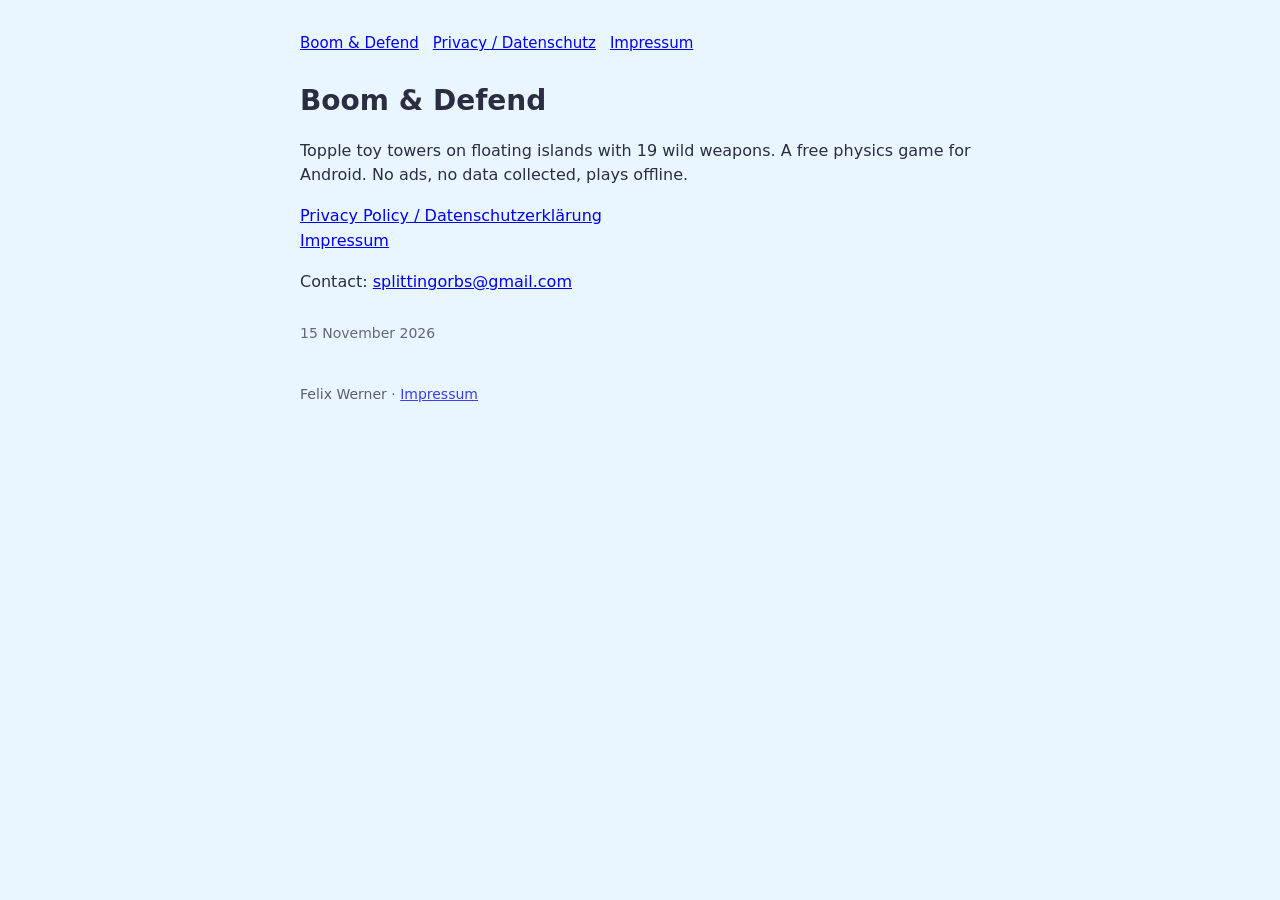
==== index.html @ 7dd8b649 "Website: privacy policy (EN/DE), Impressum, start page, Play store graphics Co-Authored-By: Claude O" ====
<!doctype html>
<html lang="en">
<head>
<meta charset="utf-8">
<meta name="viewport" content="width=device-width, initial-scale=1">
<title>Boom & Defend</title>
<style>
  body { margin: 0; background: #eaf6ff; color: #2b2e42; font: 16px/1.55 system-ui, -apple-system, Roboto, sans-serif; }
  main { max-width: 680px; margin: 0 auto; padding: 32px 20px 48px; }
  h1 { font-size: 28px; margin: 0 0 4px; }
  h2 { font-size: 22px; margin: 40px 0 8px; }
  h4 { font-size: 18px; margin: 24px 0 4px; }
  nav { margin: 0 0 24px; font-size: 15px; }
  nav a { margin-right: 14px; }
  .legal-updated { opacity: .7; font-size: 14px; margin-top: 28px; }
  footer { margin-top: 40px; font-size: 14px; opacity: .75; }
</style>
</head>
<body>
<main>
<nav><a href="index.html">Boom &amp; Defend</a><a href="privacy-policy.html">Privacy / Datenschutz</a><a href="impressum.html">Impressum</a></nav>
<h1>Boom &amp; Defend</h1>
<p>Topple toy towers on floating islands with 19 wild weapons. A free physics game for Android. No ads, no data collected, plays offline.</p>
<p><a href="privacy-policy.html">Privacy Policy / Datenschutzerklärung</a><br><a href="impressum.html">Impressum</a></p>
<p>Contact: <a href="mailto:splittingorbs@gmail.com">splittingorbs@gmail.com</a></p>
<p class="legal-updated">15 November 2026</p>
<footer>Felix Werner · <a href="impressum.html">Impressum</a></footer>
</main>
</body>
</html>
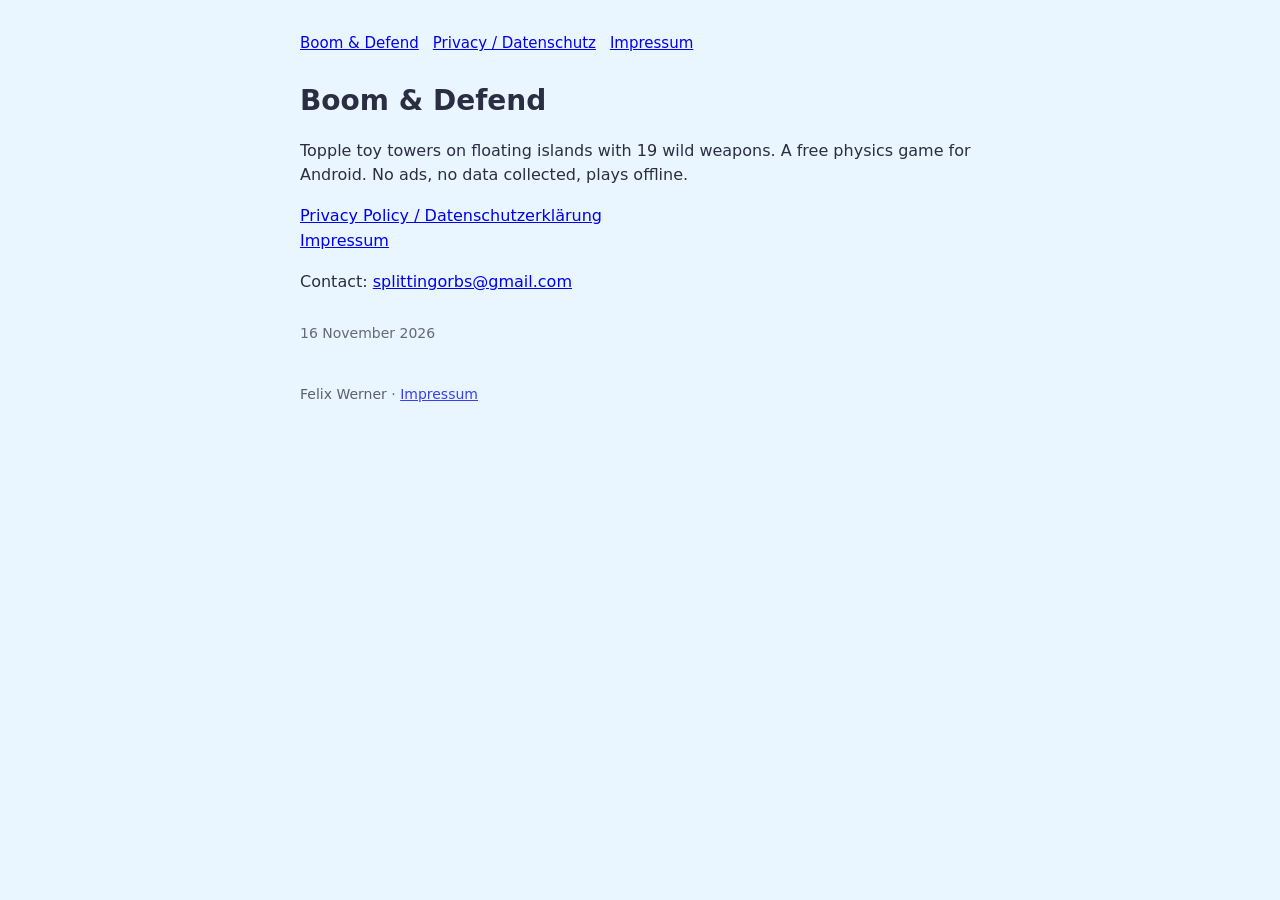
==== commit b4bec593: "Privacy policy: iPhone / App Store, backups on both platforms Co-Authored-By: Claude Opus 5.5 <norep" ====
--- a/index.html
+++ b/index.html
@@ -23,7 +23,7 @@
 <p>Topple toy towers on floating islands with 19 wild weapons. A free physics game for Android. No ads, no data collected, plays offline.</p>
 <p><a href="privacy-policy.html">Privacy Policy / Datenschutzerklärung</a><br><a href="impressum.html">Impressum</a></p>
 <p>Contact: <a href="mailto:splittingorbs@gmail.com">splittingorbs@gmail.com</a></p>
-<p class="legal-updated">15 November 2026</p>
+<p class="legal-updated">16 November 2026</p>
 <footer>Felix Werner · <a href="impressum.html">Impressum</a></footer>
 </main>
 </body>
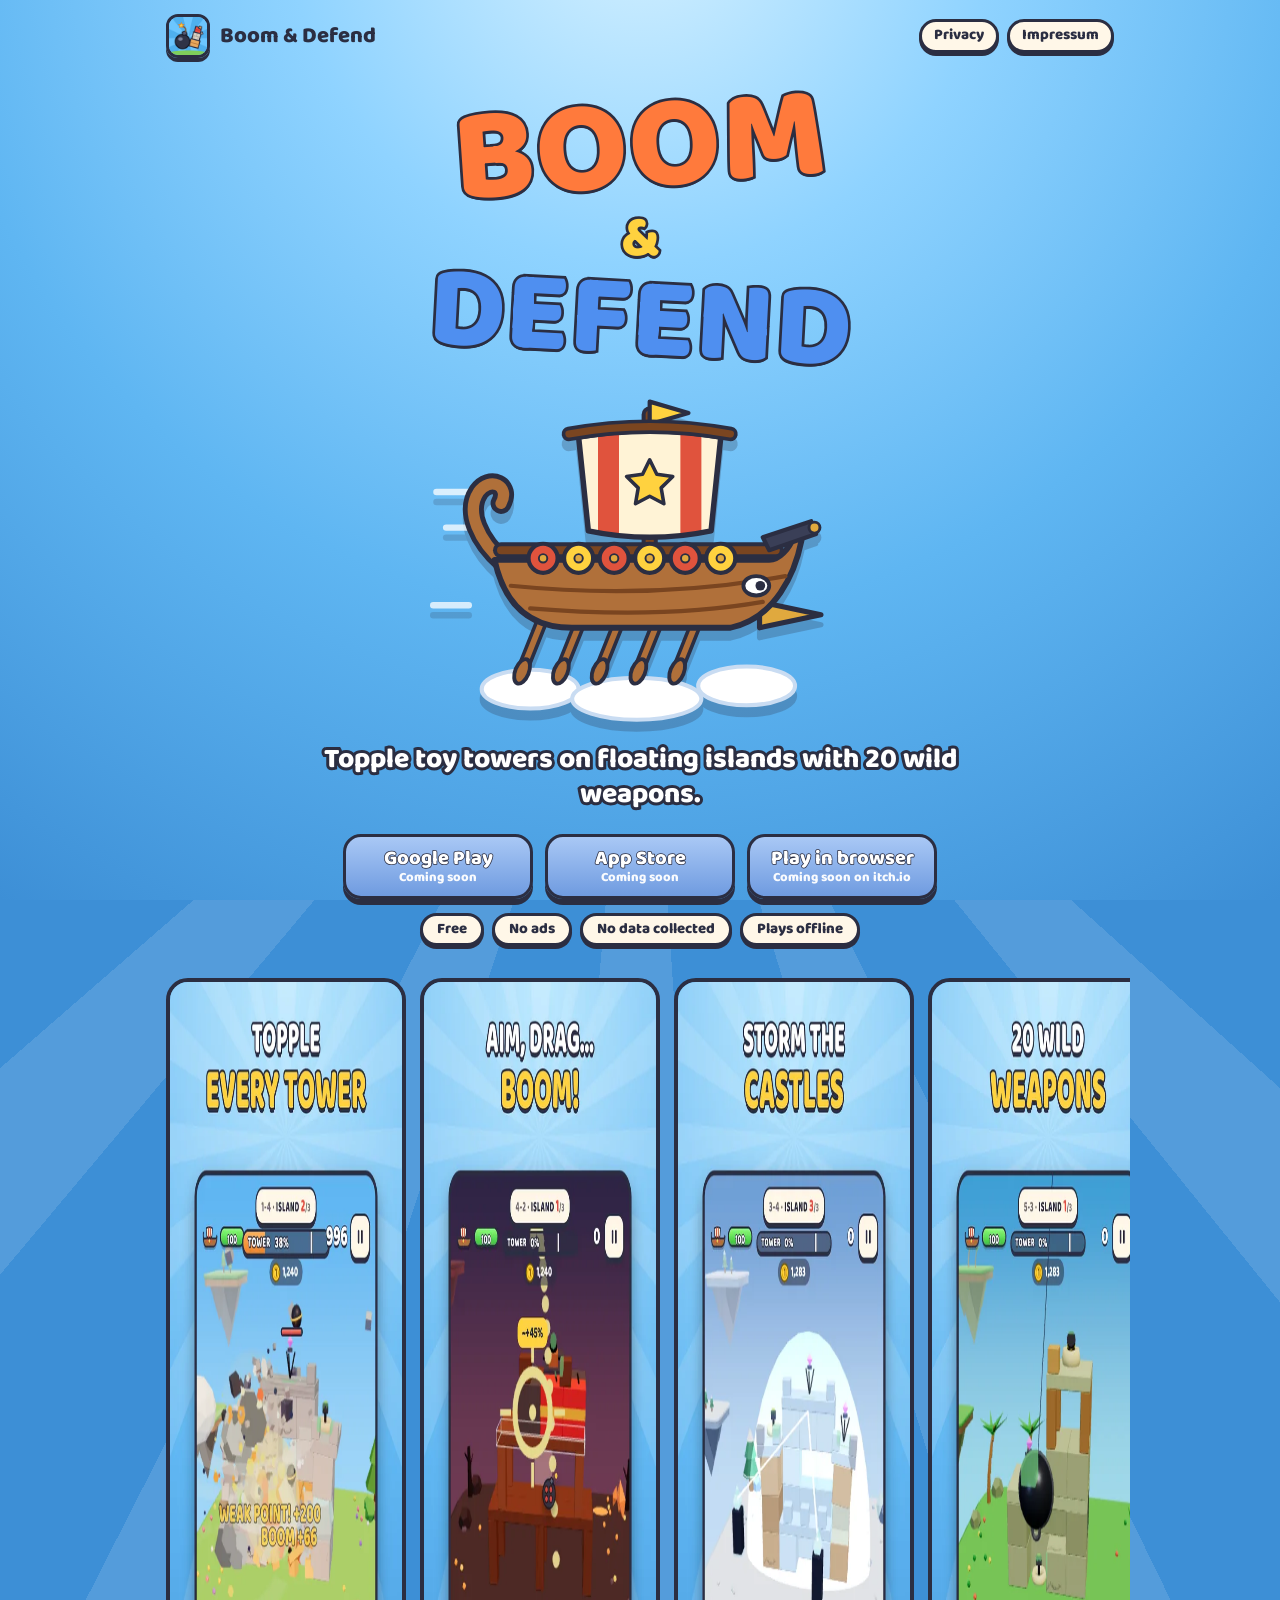
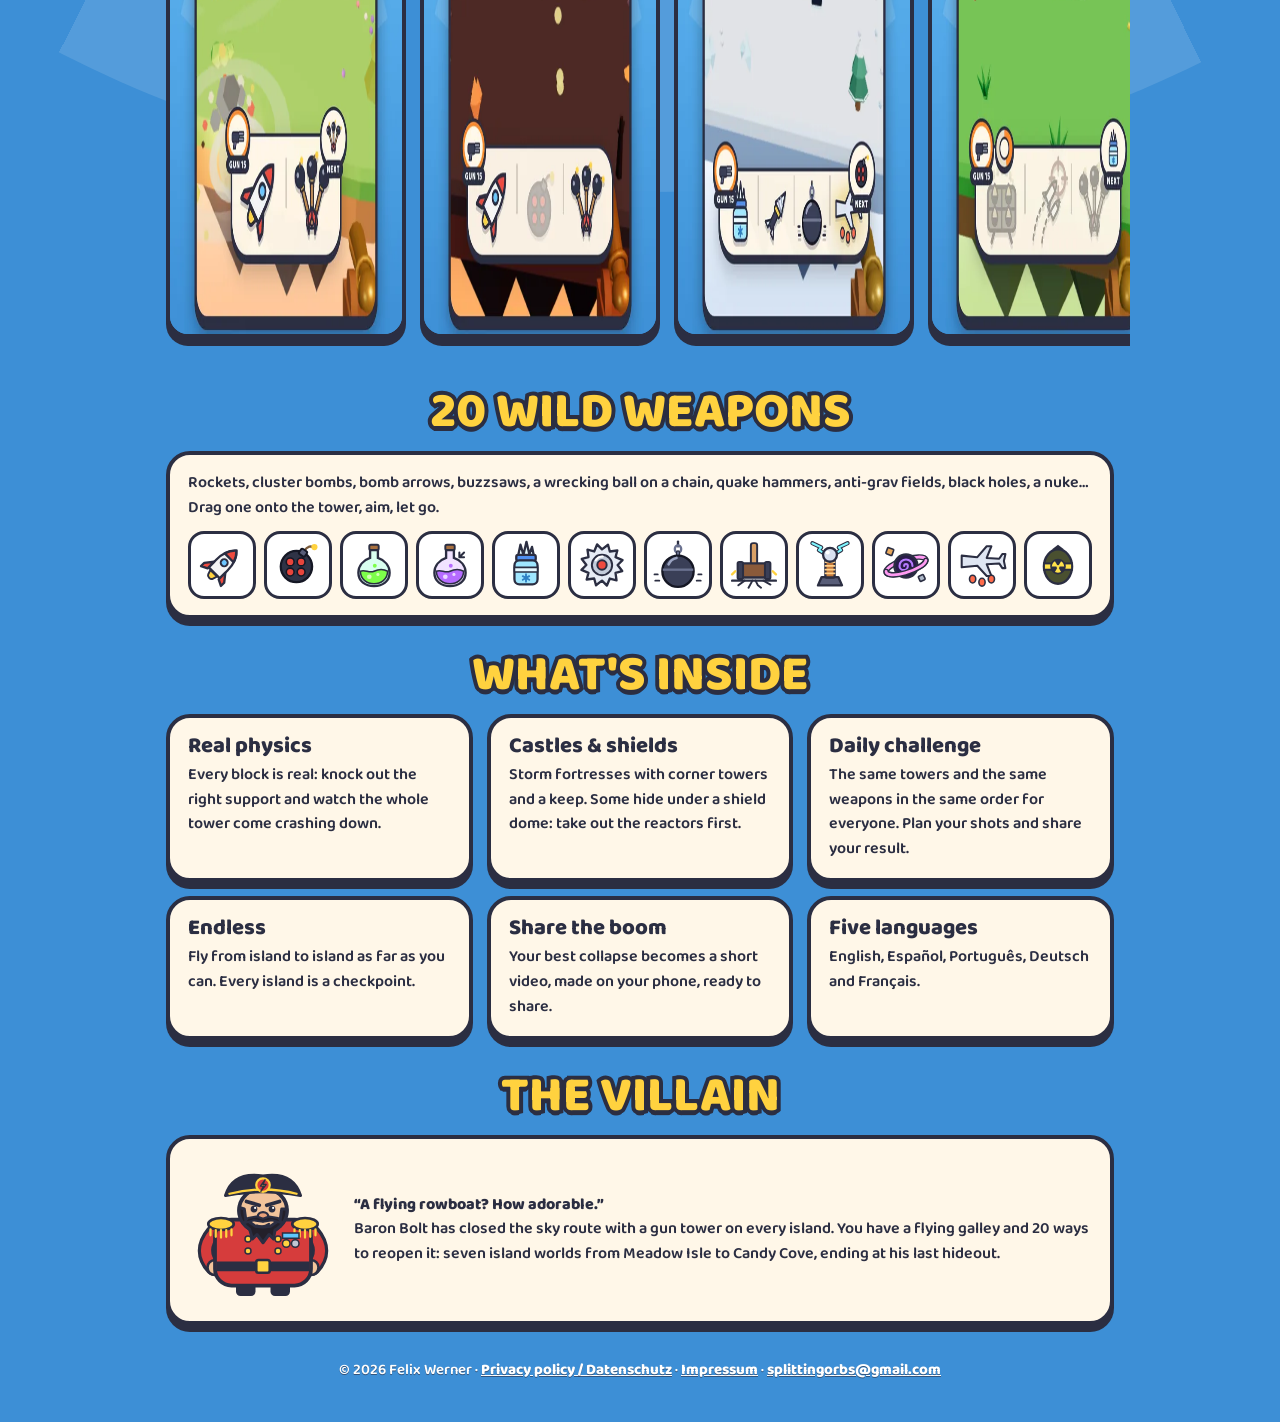
==== commit 2ca5b0c4: "Repaint in the game's look (sky, Baloo 2, sticker cards, galley, Baron, weapons, screenshots); priva" ====
--- a/index.html
+++ b/index.html
@@ -3,28 +3,222 @@
 <head>
 <meta charset="utf-8">
 <meta name="viewport" content="width=device-width, initial-scale=1">
-<title>Boom & Defend</title>
+<title>Boom & Defend – topple toy towers with 20 wild weapons</title>
+<meta name="description" content="A free physics game: topple toy towers on floating islands with 20 wild weapons. No ads, no data collected, plays offline.">
+<meta name="theme-color" content="#5fb6f2">
+<link rel="icon" href="img/favicon.png">
+<link rel="apple-touch-icon" href="img/icon-192.png">
+<meta property="og:title" content="Boom & Defend – topple toy towers with 20 wild weapons">
+<meta property="og:description" content="A free physics game: topple toy towers on floating islands with 20 wild weapons. No ads, no data collected, plays offline.">
+<meta property="og:image" content="https://felixsecondary03.github.io/boom-and-defend-site/img/og.jpg">
+<meta property="og:type" content="website">
 <style>
-  body { margin: 0; background: #eaf6ff; color: #2b2e42; font: 16px/1.55 system-ui, -apple-system, Roboto, sans-serif; }
-  main { max-width: 680px; margin: 0 auto; padding: 32px 20px 48px; }
-  h1 { font-size: 28px; margin: 0 0 4px; }
-  h2 { font-size: 22px; margin: 40px 0 8px; }
-  h4 { font-size: 18px; margin: 24px 0 4px; }
-  nav { margin: 0 0 24px; font-size: 15px; }
-  nav a { margin-right: 14px; }
-  .legal-updated { opacity: .7; font-size: 14px; margin-top: 28px; }
-  footer { margin-top: 40px; font-size: 14px; opacity: .75; }
+@font-face { font-family: 'Baloo 2'; src: url(fonts/baloo-2-latin-800-normal.woff2) format('woff2'); font-weight: 800; font-display: swap; }
+@font-face { font-family: 'Baloo 2'; src: url(fonts/baloo-2-latin-600-normal.woff2) format('woff2'); font-weight: 600; font-display: swap; }
+:root { --ink: #2b2e42; --cream: #fff7e8; --orange: #ff7a3c; --blue: #4f8ff0; --gold: #ffd23f; --green: #3fb33b; }
+* { box-sizing: border-box; }
+html { background: #3d8fd6; }
+body {
+  margin: 0; min-height: 100vh; color: var(--ink);
+  font: 600 17px/1.55 'Baloo 2', 'Trebuchet MS', system-ui, sans-serif;
+  background: radial-gradient(circle at 50% -10%, #d6f1ff, #8fd3ff 30%, #5fb6f2 60%, #3d8fd6) fixed;
+  overflow-x: hidden;
+}
+body::before {
+  content: ''; position: fixed; left: 50%; top: -60vmax; width: 200vmax; height: 200vmax; transform: translateX(-50%);
+  background: repeating-conic-gradient(rgba(255,255,255,.12) 0 9deg, transparent 9deg 22deg); border-radius: 50%; pointer-events: none; z-index: -1;
+}
+a { color: #1f5fc4; font-weight: 800; }
+.wrap { max-width: 980px; margin: 0 auto; padding: 0 16px; }
+header.top { display: flex; align-items: center; justify-content: space-between; gap: 12px; padding: 14px 0; }
+.brand { display: flex; align-items: center; gap: 10px; text-decoration: none; color: var(--ink); }
+.brand img { width: 44px; height: 44px; border-radius: 12px; border: 3px solid var(--ink); box-shadow: 0 4px 0 var(--ink); }
+.brand b { font: 800 22px/1 'Baloo 2', sans-serif; }
+nav.links { display: flex; gap: 8px; flex-wrap: wrap; justify-content: flex-end; }
+nav.links a { text-decoration: none; color: var(--ink); background: var(--cream); border: 3px solid var(--ink); border-radius: 999px; padding: 2px 12px; box-shadow: 0 3px 0 var(--ink); font-size: 15px; }
+.sticker { font-weight: 800; color: #fff; -webkit-text-stroke: 0.16em var(--ink); paint-order: stroke fill; text-shadow: 0 0.09em 0 var(--ink); line-height: .9; margin: 0; }
+.logo { text-align: center; margin: 18px 0 6px; }
+.logo .l1 { display: block; font-size: clamp(64px, 17vw, 132px); color: var(--orange); transform: rotate(-4deg); }
+.logo .amp { display: block; font-size: clamp(30px, 8vw, 58px); color: var(--gold); margin: 4px 0; }
+.logo .l2 { display: block; font-size: clamp(56px, 15vw, 116px); color: var(--blue); transform: rotate(3deg); }
+.tagline { text-align: center; font-size: clamp(20px, 5vw, 28px); color: #fff; -webkit-text-stroke: 6px var(--ink); paint-order: stroke fill; font-weight: 800; margin: 14px auto 0; max-width: 640px; line-height: 1.25; }
+.ship { width: min(420px, 86vw); margin: 4px auto -6px; display: block; filter: drop-shadow(0 10px 0 rgba(43,46,66,.25)); animation: bob 3s ease-in-out infinite; }
+@keyframes bob { 0%,100% { transform: translateY(0) rotate(-1.5deg); } 50% { transform: translateY(-10px) rotate(1.5deg); } }
+@media (prefers-reduced-motion: reduce) { .ship { animation: none; } }
+.stores { display: flex; flex-wrap: wrap; justify-content: center; gap: 12px; margin: 22px 0 8px; }
+.store { display: inline-flex; flex-direction: column; align-items: center; min-width: 190px; padding: 10px 18px; border: 3px solid var(--ink); border-radius: 18px; box-shadow: 0 6px 0 var(--ink); text-decoration: none; color: #fff; font-weight: 800; font-size: 20px; line-height: 1.1; -webkit-text-stroke: 1.5px var(--ink); paint-order: stroke fill; background: linear-gradient(180deg, #7ee35a, #3fb33b); }
+.store small { font-size: 13px; -webkit-text-stroke: 0; color: rgba(255,255,255,.95); font-weight: 700; margin-top: 2px; }
+.store.soon { background: linear-gradient(180deg, #a9c8f5, #6f9be0); }
+.pills { display: flex; flex-wrap: wrap; justify-content: center; gap: 8px; margin: 14px 0 26px; }
+.pill { background: var(--cream); border: 3px solid var(--ink); border-radius: 999px; padding: 2px 14px; font-weight: 800; font-size: 15px; box-shadow: 0 3px 0 var(--ink); }
+.shots { display: flex; gap: 14px; overflow-x: auto; scroll-snap-type: x mandatory; padding: 6px 4px 18px; margin: 0 -16px; padding-left: 16px; padding-right: 16px; }
+.shots img { flex: 0 0 auto; width: min(240px, 62vw); aspect-ratio: 9 / 16; border-radius: 22px; border: 4px solid var(--ink); box-shadow: 0 8px 0 var(--ink); scroll-snap-align: center; background: #2b2e42; }
+h2.sticker { font-size: clamp(34px, 8vw, 50px); text-align: center; margin: 34px 0 16px; color: var(--gold); }
+.grid { display: grid; grid-template-columns: repeat(auto-fit, minmax(230px, 1fr)); gap: 14px; }
+.card { background: var(--cream); border: 4px solid var(--ink); border-radius: 24px; box-shadow: 0 7px 0 var(--ink); padding: 16px 18px; }
+.card h3 { margin: 0 0 4px; font-size: 22px; line-height: 1.15; }
+.card p { margin: 0; font-size: 16px; }
+.weapons { display: grid; grid-template-columns: repeat(auto-fill, minmax(64px, 1fr)); gap: 8px; margin-top: 10px; }
+.weapons span { display: grid; place-items: center; aspect-ratio: 1; background: #fff; border: 3px solid var(--ink); border-radius: 16px; padding: 6px; }
+.weapons svg { width: 100%; height: 100%; }
+.baron { display: grid; grid-template-columns: 150px 1fr; gap: 16px; align-items: center; }
+.baron svg { width: 150px; height: 150px; }
+.quote { font-size: 22px; font-weight: 800; margin: 0 0 4px; }
+@media (max-width: 520px) { .baron { grid-template-columns: 1fr; text-align: center; } .baron svg { margin: 0 auto; } }
+main.legal .card { padding: 22px 22px 26px; }
+main.legal h1 { font-size: 34px; margin: 0 0 4px; line-height: 1.1; }
+main.legal h2 { font-size: 28px; margin: 40px 0 8px; }
+main.legal h4 { font-size: 20px; margin: 24px 0 4px; }
+main.legal p, main.legal li { font-weight: 600; }
+.legal-updated { opacity: .7; font-size: 14px; margin-top: 28px; }
+footer.bottom { text-align: center; color: #fff; padding: 34px 0 40px; font-size: 15px; text-shadow: 0 1px 0 rgba(43,46,66,.6); }
+footer.bottom a { color: #fff; }
 </style>
 </head>
 <body>
+<div class="wrap">
+<header class="top">
+  <a class="brand" href="index.html"><img src="img/icon-192.png" alt=""><b>Boom &amp; Defend</b></a>
+  <nav class="links"><a href="privacy-policy.html">Privacy</a><a href="impressum.html">Impressum</a></nav>
+</header>
 <main>
-<nav><a href="index.html">Boom &amp; Defend</a><a href="privacy-policy.html">Privacy / Datenschutz</a><a href="impressum.html">Impressum</a></nav>
-<h1>Boom &amp; Defend</h1>
-<p>Topple toy towers on floating islands with 19 wild weapons. A free physics game for Android. No ads, no data collected, plays offline.</p>
-<p><a href="privacy-policy.html">Privacy Policy / Datenschutzerklärung</a><br><a href="impressum.html">Impressum</a></p>
-<p>Contact: <a href="mailto:splittingorbs@gmail.com">splittingorbs@gmail.com</a></p>
-<p class="legal-updated">16 November 2026</p>
-<footer>Felix Werner · <a href="impressum.html">Impressum</a></footer>
+  <h1 class="logo sticker"><span class="l1">BOOM</span><span class="amp">&amp;</span><span class="l2">DEFEND</span></h1>
+  <div class="ship" aria-hidden="true"><svg viewBox="0 0 260 214" xmlns="http://www.w3.org/2000/svg" aria-hidden="true">
+  <g class="ship-clouds" fill="#ffffff" stroke="#c9dcf2" stroke-width="2.5">
+    <ellipse cx="62" cy="192" rx="30" ry="12"/><ellipse cx="128" cy="198" rx="40" ry="13"/><ellipse cx="196" cy="190" rx="30" ry="12"/>
+  </g>
+  <g stroke="#ffffff" stroke-width="4" stroke-linecap="round" opacity="0.75">
+    <path d="M4 70h24"/><path d="M10 92h18"/><path d="M2 140h22"/>
+  </g>
+  <g class="ship-oars"><path d="M78 128L58 178" stroke="#2b2e42" stroke-width="8" stroke-linecap="round"/><path d="M78 128L58 178" stroke="#b0703a" stroke-width="3.6" stroke-linecap="round"/><ellipse cx="57" cy="181" rx="4.2" ry="8" transform="rotate(22 57 181)" fill="#b0703a" stroke="#2b2e42" stroke-width="2.4"/><path d="M102 128L82 178" stroke="#2b2e42" stroke-width="8" stroke-linecap="round"/><path d="M102 128L82 178" stroke="#b0703a" stroke-width="3.6" stroke-linecap="round"/><ellipse cx="81" cy="181" rx="4.2" ry="8" transform="rotate(22 81 181)" fill="#b0703a" stroke="#2b2e42" stroke-width="2.4"/><path d="M126 128L106 178" stroke="#2b2e42" stroke-width="8" stroke-linecap="round"/><path d="M126 128L106 178" stroke="#b0703a" stroke-width="3.6" stroke-linecap="round"/><ellipse cx="105" cy="181" rx="4.2" ry="8" transform="rotate(22 105 181)" fill="#b0703a" stroke="#2b2e42" stroke-width="2.4"/><path d="M150 128L130 178" stroke="#2b2e42" stroke-width="8" stroke-linecap="round"/><path d="M150 128L130 178" stroke="#b0703a" stroke-width="3.6" stroke-linecap="round"/><ellipse cx="129" cy="181" rx="4.2" ry="8" transform="rotate(22 129 181)" fill="#b0703a" stroke="#2b2e42" stroke-width="2.4"/><path d="M174 128L154 178" stroke="#2b2e42" stroke-width="8" stroke-linecap="round"/><path d="M174 128L154 178" stroke="#b0703a" stroke-width="3.6" stroke-linecap="round"/><ellipse cx="153" cy="181" rx="4.2" ry="8" transform="rotate(22 153 181)" fill="#b0703a" stroke="#2b2e42" stroke-width="2.4"/></g>
+  <path d="M46 114C30 100 22 82 30 70C37 60 50 66 44 77" fill="none" stroke="#2b2e42" stroke-width="13" stroke-linecap="round"/>
+  <path d="M46 114C30 100 22 82 30 70C37 60 50 66 44 77" fill="none" stroke="#b0703a" stroke-width="7" stroke-linecap="round"/>
+  <path d="M136 106V22" stroke="#2b2e42" stroke-width="10" stroke-linecap="round"/>
+  <path d="M136 106V22" stroke="#7a4520" stroke-width="5" stroke-linecap="round"/>
+  <path d="M136 14L160 21L136 28Z" fill="#ffd23f" stroke="#2b2e42" stroke-width="2.6" stroke-linejoin="round"/>
+  <clipPath id="ship-sail-clip"><path d="M92 36Q136 28 180 36L174 94Q136 102 98 94Z"/></clipPath>
+  <path d="M92 36Q136 28 180 36L174 94Q136 102 98 94Z" fill="#fff3d6"/>
+  <g clip-path="url(#ship-sail-clip)" fill="#e0533d"><rect x="104" y="20" width="13" height="90"/><rect x="155" y="20" width="13" height="90"/></g>
+  <path d="M136 50l4.4 9 9.9 1.4-7.2 7 1.7 9.8-8.8-4.6-8.8 4.6 1.7-9.8-7.2-7 9.9-1.4z" fill="#ffd23f" stroke="#2b2e42" stroke-width="2.2" stroke-linejoin="round"/>
+  <path d="M92 36Q136 28 180 36L174 94Q136 102 98 94Z" fill="none" stroke="#2b2e42" stroke-width="3.4" stroke-linejoin="round"/>
+  <path d="M86 34Q136 25 186 34" fill="none" stroke="#2b2e42" stroke-width="9" stroke-linecap="round"/>
+  <path d="M86 34Q136 25 186 34" fill="none" stroke="#7a4520" stroke-width="4.4" stroke-linecap="round"/>
+  <path d="M204 138L242 146L204 154Z" fill="#e0a93e" stroke="#2b2e42" stroke-width="3.2" stroke-linejoin="round"/>
+  <path d="M40 112L210 112C216 112 222 106 226 96L230 100C226 120 214 148 186 154L88 154C62 154 46 140 40 112Z" fill="#b0703a" stroke="#2b2e42" stroke-width="3.6" stroke-linejoin="round"/>
+  <path d="M50 128C100 133 160 133 220 122" fill="none" stroke="#7a4520" stroke-width="2.6" stroke-linecap="round"/>
+  <path d="M62 142C110 146 160 146 206 138" fill="none" stroke="#7a4520" stroke-width="2.6" stroke-linecap="round"/>
+  <path d="M44 106H214" stroke="#2b2e42" stroke-width="10" stroke-linecap="round"/>
+  <path d="M44 106H214" stroke="#7a4520" stroke-width="5" stroke-linecap="round"/>
+  <circle cx="70" cy="111" r="9" fill="#e0533d" stroke="#2b2e42" stroke-width="2.6"/><circle cx="70" cy="111" r="2.6" fill="#e0a93e" stroke="#2b2e42" stroke-width="1.2"/><circle cx="92" cy="111" r="9" fill="#ffd23f" stroke="#2b2e42" stroke-width="2.6"/><circle cx="92" cy="111" r="2.6" fill="#e0a93e" stroke="#2b2e42" stroke-width="1.2"/><circle cx="114" cy="111" r="9" fill="#e0533d" stroke="#2b2e42" stroke-width="2.6"/><circle cx="114" cy="111" r="2.6" fill="#e0a93e" stroke="#2b2e42" stroke-width="1.2"/><circle cx="136" cy="111" r="9" fill="#ffd23f" stroke="#2b2e42" stroke-width="2.6"/><circle cx="136" cy="111" r="2.6" fill="#e0a93e" stroke="#2b2e42" stroke-width="1.2"/><circle cx="158" cy="111" r="9" fill="#e0533d" stroke="#2b2e42" stroke-width="2.6"/><circle cx="158" cy="111" r="2.6" fill="#e0a93e" stroke="#2b2e42" stroke-width="1.2"/><circle cx="180" cy="111" r="9" fill="#ffd23f" stroke="#2b2e42" stroke-width="2.6"/><circle cx="180" cy="111" r="2.6" fill="#e0a93e" stroke="#2b2e42" stroke-width="1.2"/>
+  <path d="M206 98L236 88L239 96L210 106Z" fill="#3a3f57" stroke="#2b2e42" stroke-width="2.6" stroke-linejoin="round"/>
+  <circle cx="238" cy="92" r="3.4" fill="#e0a93e" stroke="#2b2e42" stroke-width="1.8"/>
+  <ellipse cx="202" cy="128" rx="8" ry="6" fill="#ffffff" stroke="#2b2e42" stroke-width="2.4"/>
+  <circle cx="204.5" cy="128" r="3" fill="#2b2e42"/>
+</svg></div>
+  <p class="tagline">Topple toy towers on floating islands with 20 wild weapons.</p>
+  <div class="stores">
+    <span class="store soon">Google Play<small>Coming soon</small></span>
+    <span class="store soon">App Store<small>Coming soon</small></span>
+    <span class="store soon">Play in browser<small>Coming soon on itch.io</small></span>
+  </div>
+  <div class="pills"><span class="pill">Free</span><span class="pill">No ads</span><span class="pill">No data collected</span><span class="pill">Plays offline</span></div>
+  <div class="shots"><img src="img/shot-1.webp" width="540" height="960" alt="Boom & Defend screenshot 1" loading="lazy"><img src="img/shot-2.webp" width="540" height="960" alt="Boom & Defend screenshot 2" loading="lazy"><img src="img/shot-3.webp" width="540" height="960" alt="Boom & Defend screenshot 3" loading="lazy"><img src="img/shot-4.webp" width="540" height="960" alt="Boom & Defend screenshot 4" loading="lazy"><img src="img/shot-5.webp" width="540" height="960" alt="Boom & Defend screenshot 5" loading="lazy"><img src="img/shot-6.webp" width="540" height="960" alt="Boom & Defend screenshot 6" loading="lazy"></div>
+
+  <h2 class="sticker">20 WILD WEAPONS</h2>
+  <div class="card">
+    <p>Rockets, cluster bombs, bomb arrows, buzzsaws, a wrecking ball on a chain, quake hammers, anti-grav fields, black holes, a nuke… Drag one onto the tower, aim, let go.</p>
+    <div class="weapons"><span title="rocket"><svg aria-hidden="true" viewBox="0 0 64 64"><g transform="rotate(45 32 32)">
+    <path d="M32 6c7 6 10 15 10 26v14H22V32c0-11 3-20 10-26z" fill="#f4f4f4" stroke="#2b2e42" stroke-width="3"/>
+    <path d="M32 6c4 3.5 6.6 8 8 13H24c1.4-5 4-9.5 8-13z" fill="#ef4b3f" stroke="#2b2e42" stroke-width="3" stroke-linejoin="round"/>
+    <circle cx="32" cy="28" r="4.5" fill="#6cc6ff" stroke="#2b2e42" stroke-width="2.5"/>
+    <path d="M22 36l-8 10v6l8-4zM42 36l8 10v6l-8-4z" fill="#ef4b3f" stroke="#2b2e42" stroke-width="3" stroke-linejoin="round"/>
+    <path d="M26 47h12l-2 6c-1 3-7 3-8 0z" fill="#ffd23f" stroke="#2b2e42" stroke-width="2.5"/></g></svg></span><span title="cluster"><svg aria-hidden="true" viewBox="0 0 64 64">
+    <path d="M40 14c4-6 9-7 12-4" fill="none" stroke="#7a5a3a" stroke-width="3" stroke-linecap="round"/>
+    <circle cx="53" cy="9" r="4" fill="#ffd23f"/>
+    <circle cx="30" cy="34" r="20" fill="#2f3346" stroke="#151724" stroke-width="3"/>
+    <rect x="34" y="12" width="9" height="8" rx="2" transform="rotate(35 38 16)" fill="#585d78" stroke="#151724" stroke-width="2.5"/>
+    <circle cx="22" cy="28" r="5" fill="#e8453c" stroke="#151724" stroke-width="2"/>
+    <circle cx="36" cy="28" r="5" fill="#e8453c" stroke="#151724" stroke-width="2"/>
+    <circle cx="22" cy="41" r="5" fill="#e8453c" stroke="#151724" stroke-width="2"/>
+    <circle cx="36" cy="41" r="5" fill="#e8453c" stroke="#151724" stroke-width="2"/></svg></span><span title="poison"><svg aria-hidden="true" viewBox="0 0 64 64">
+    <rect x="26" y="6" width="12" height="7" rx="2" fill="#a8703f" stroke="#2b2e42" stroke-width="2.5"/>
+    <path d="M27 13h10v10c9 3 15 10 15 19 0 11-9 17-20 17S12 53 12 42c0-9 6-16 15-19z" fill="#d9fff0" stroke="#2b2e42" stroke-width="3"/>
+    <path d="M14.5 40c6-3 11 3 17.5 0s12-3 17.5 0C49 51 41 56 32 56s-17-5-17.5-16z" fill="#7dff4a" stroke="#2b2e42" stroke-width="2"/>
+    <circle cx="26" cy="47" r="3" fill="#d4ffb8"/><circle cx="37" cy="44" r="2" fill="#d4ffb8"/>
+    <circle cx="33" cy="33" r="2.5" fill="#7dff4a"/></svg></span><span title="shrink"><svg aria-hidden="true" viewBox="0 0 64 64">
+    <rect x="26" y="6" width="12" height="7" rx="2" fill="#a8703f" stroke="#2b2e42" stroke-width="2.5"/>
+    <path d="M27 13h10v10c9 3 15 10 15 19 0 11-9 17-20 17S12 53 12 42c0-9 6-16 15-19z" fill="#f1e3ff" stroke="#2b2e42" stroke-width="3"/>
+    <path d="M14.5 40c6-3 11 3 17.5 0s12-3 17.5 0C49 51 41 56 32 56s-17-5-17.5-16z" fill="#b56bff" stroke="#2b2e42" stroke-width="2"/>
+    <circle cx="26" cy="47" r="3" fill="#ecd6ff"/><circle cx="37" cy="44" r="2" fill="#ecd6ff"/>
+    <circle cx="33" cy="33" r="2.5" fill="#b56bff"/>
+    <path d="M44 22l6-6M50 22h-6v-6" fill="none" stroke="#2b2e42" stroke-width="2.6" stroke-linecap="round" stroke-linejoin="round"/></svg></span><span title="frost"><svg aria-hidden="true" viewBox="-4 -4 108 108"><g stroke="#2b2e42" stroke-width="5" stroke-linejoin="round" stroke-linecap="round">
+    <path d="M33 30 L38 6 L45 30Z M44 30 L51 0 L58 30Z M56 30 L63 11 L67 30Z" fill="#e6fbff"/>
+    <rect x="29" y="28" width="42" height="13" rx="4" fill="#4f8ff0"/>
+    <rect x="25" y="40" width="50" height="52" rx="11" fill="#9fe6ff"/>
+    <rect x="25" y="55" width="50" height="10" fill="#e6f8ff" stroke-width="3.5"/>
+    <path d="M50 70 v16 M43 74 l14 8 M57 74 l-14 8" stroke="#2e7fc4" stroke-width="4" fill="none"/></g></svg></span><span title="saw"><svg aria-hidden="true" viewBox="0 0 64 64">
+    <path d="M52.0 32.0 L57.9 39.7 L49.3 42.0 L50.6 51.6 L42.0 49.3 L38.3 58.3 L32.0 52.0 L24.3 57.9 L22.0 49.3 L12.4 50.6 L14.7 42.0 L5.7 38.3 L12.0 32.0 L6.1 24.3 L14.7 22.0 L13.4 12.4 L22.0 14.7 L25.7 5.7 L32.0 12.0 L39.7 6.1 L42.0 14.7 L51.6 13.4 L49.3 22.0 L58.3 25.7Z" fill="#e6ecf5" stroke="#2b2e42" stroke-width="3" stroke-linejoin="round"/>
+    <circle cx="32" cy="32" r="13" fill="#c3ccda" stroke="#2b2e42" stroke-width="2.5"/>
+    <path d="M24 26a10 10 0 0 1 9-5" fill="none" stroke="#fff" stroke-width="2.5" stroke-linecap="round"/>
+    <circle cx="32" cy="32" r="6" fill="#ef4b3f" stroke="#2b2e42" stroke-width="2.5"/></svg></span><span title="wrecker"><svg aria-hidden="true" viewBox="0 0 64 64">
+    <path d="M32 2v6" stroke="#2b2e42" stroke-width="3" stroke-linecap="round"/>
+    <rect x="28" y="7" width="8" height="9" rx="4" fill="none" stroke="#6b7290" stroke-width="3"/>
+    <rect x="30" y="14" width="4" height="9" rx="2" fill="#6b7290" stroke="#2b2e42" stroke-width="1.5"/>
+    <circle cx="32" cy="40" r="20" fill="#3a3f57" stroke="#151724" stroke-width="3"/>
+    <path d="M12.5 38h39" stroke="#6b7290" stroke-width="3"/>
+    <path d="M20 31a14 14 0 0 1 10-8" fill="none" stroke="#9aa3c0" stroke-width="3.5" stroke-linecap="round"/>
+    <path d="M6 44h-4M8 52H3M58 44h4M56 52h5" stroke="#2b2e42" stroke-width="2.5" stroke-linecap="round"/></svg></span><span title="quake"><svg aria-hidden="true" viewBox="0 0 64 64">
+    <path d="M4 52h56" stroke="#2b2e42" stroke-width="3" stroke-linecap="round"/>
+    <path d="M30 52l-5 9M34 52l3 6 4 3M20 52l-8 6M44 52l9 5" fill="none" stroke="#2b2e42" stroke-width="2.5" stroke-linecap="round" stroke-linejoin="round"/>
+    <rect x="28" y="4" width="8" height="30" rx="3" fill="#d9a066" stroke="#2b2e42" stroke-width="2.5"/>
+    <rect x="14" y="30" width="36" height="18" rx="3" fill="#8a5a3a" stroke="#2b2e42" stroke-width="3"/>
+    <rect x="11" y="28" width="7" height="22" rx="2" fill="#3a3f57" stroke="#2b2e42" stroke-width="2.5"/>
+    <rect x="46" y="28" width="7" height="22" rx="2" fill="#3a3f57" stroke="#2b2e42" stroke-width="2.5"/>
+    <path d="M4 44l4-4M60 44l-4-4" stroke="#ffd23f" stroke-width="3" stroke-linecap="round"/></svg></span><span title="tesla"><svg aria-hidden="true" viewBox="-4 -4 108 108"><g stroke="#2b2e42" stroke-width="5" stroke-linejoin="round" stroke-linecap="round">
+    <path d="M38 25 L26 18 L31 12 L12 3" fill="none" stroke="#2b2e42" stroke-width="9"/>
+    <path d="M62 25 L74 18 L69 12 L88 3" fill="none" stroke="#2b2e42" stroke-width="9"/>
+    <path d="M38 25 L26 18 L31 12 L12 3" fill="none" stroke="#7ff6ff" stroke-width="4.5"/>
+    <path d="M62 25 L74 18 L69 12 L88 3" fill="none" stroke="#7ff6ff" stroke-width="4.5"/>
+    <path d="M24 94 L76 94 L68 76 L32 76Z" fill="#585d78"/>
+    <rect x="40" y="36" width="20" height="41" rx="3" fill="#c47a3a"/>
+    <path d="M40 44 h20 M40 52 h20 M40 60 h20 M40 68 h20" stroke="#ffd08a" stroke-width="3.5"/>
+    <circle cx="50" cy="28" r="15" fill="#d9e1f0"/>
+    <circle cx="45" cy="23" r="4.5" fill="#ffffff" stroke="none"/></g></svg></span><span title="vortex"><svg aria-hidden="true" viewBox="-4 -4 108 108"><g stroke="#2b2e42" stroke-width="5" stroke-linejoin="round" stroke-linecap="round">
+    <rect x="8" y="14" width="14" height="14" rx="2" transform="rotate(20 15 21)" fill="#e8a85c" stroke-width="3.5"/>
+    <rect x="78" y="72" width="12" height="12" rx="2" transform="rotate(-25 84 78)" fill="#aeb8c8" stroke-width="3.5"/>
+    <ellipse cx="50" cy="52" rx="45" ry="14" transform="rotate(-18 50 52)" fill="none" stroke="#2b2e42" stroke-width="12"/>
+    <ellipse cx="50" cy="52" rx="45" ry="14" transform="rotate(-18 50 52)" fill="none" stroke="#ff9af2" stroke-width="6"/>
+    <circle cx="50" cy="52" r="25" fill="#2a1b4a"/>
+    <path d="M50 52 m-4 0 a4 4 0 1 1 8 0 a9 9 0 1 1 -18 0 a14 14 0 1 1 28 0" fill="none" stroke="#b77bff" stroke-width="4.5"/>
+    <path d="M7 64 A45 14 -18 0 0 93 40" fill="none" stroke="#2b2e42" stroke-width="12"/>
+    <path d="M7 64 A45 14 -18 0 0 93 40" fill="none" stroke="#ff9af2" stroke-width="6"/></g></svg></span><span title="airstrike"><svg aria-hidden="true" viewBox="0 0 64 64">
+    <path d="M6 22l20 2 12-14h6l-6 15 16 1 4-6h4l-2 9 2 9h-4l-4-6-16 1 6 15h-6L26 35 6 37z" fill="#dfe6f2" stroke="#2b2e42" stroke-width="2.6" stroke-linejoin="round" transform="translate(0 -2)"/>
+    <g fill="#ff6b4a" stroke="#2b2e42" stroke-width="2"><ellipse cx="20" cy="50" rx="4" ry="5"/><ellipse cx="32" cy="54" rx="4" ry="5"/><ellipse cx="44" cy="50" rx="4" ry="5"/></g></svg></span><span title="nuke"><svg aria-hidden="true" viewBox="0 0 64 64">
+    <ellipse cx="32" cy="34" rx="18" ry="22" fill="#4a5030" stroke="#2b2e42" stroke-width="3"/>
+    <rect x="14" y="30" width="36" height="8" fill="#ffe14a" stroke="#2b2e42" stroke-width="2.5"/>
+    <circle cx="32" cy="34" r="9" fill="#ffe14a" stroke="#2b2e42" stroke-width="2"/>
+    <g fill="#2b2e42"><path d="M32 34l-4.5-7.8a9 9 0 0 1 9 0z"/><path d="M32 34l9 0a9 9 0 0 1-4.5 7.8z"/><path d="M32 34l-4.5 7.8a9 9 0 0 1-4.5-7.8z"/></g>
+    <circle cx="32" cy="34" r="2" fill="#ffe14a"/>
+    <path d="M24 12l8-6 8 6z" fill="#2b2e42"/></svg></span></div>
+  </div>
+
+  <h2 class="sticker">WHAT'S INSIDE</h2>
+  <div class="grid">
+    <div class="card"><h3>Real physics</h3><p>Every block is real: knock out the right support and watch the whole tower come crashing down.</p></div>
+    <div class="card"><h3>Castles & shields</h3><p>Storm fortresses with corner towers and a keep. Some hide under a shield dome: take out the reactors first.</p></div>
+    <div class="card"><h3>Daily challenge</h3><p>The same towers and the same weapons in the same order for everyone. Plan your shots and share your result.</p></div>
+    <div class="card"><h3>Endless</h3><p>Fly from island to island as far as you can. Every island is a checkpoint.</p></div>
+    <div class="card"><h3>Share the boom</h3><p>Your best collapse becomes a short video, made on your phone, ready to share.</p></div>
+    <div class="card"><h3>Five languages</h3><p>English, Español, Português, Deutsch and Français.</p></div>
+  </div>
+
+  <h2 class="sticker">THE VILLAIN</h2>
+  <div class="card baron">
+    <svg viewBox="0 0 200 200" aria-hidden="true"><svg viewBox="0 0 200 200" aria-hidden="true"><rect x="64" y="166" width="26" height="22" rx="6" fill="#2b2e42"/><rect x="110" y="166" width="26" height="22" rx="6" fill="#2b2e42"/><path d="M34 104 Q14 128 34 150" fill="none" stroke="#2b2e42" stroke-width="22" stroke-linecap="round"/><path d="M34 104 Q14 128 34 150" fill="none" stroke="#d63c3c" stroke-width="13" stroke-linecap="round"/><path d="M166 104 Q186 128 166 150" fill="none" stroke="#2b2e42" stroke-width="22" stroke-linecap="round"/><path d="M166 104 Q186 128 166 150" fill="none" stroke="#d63c3c" stroke-width="13" stroke-linecap="round"/><circle cx="36" cy="150" r="10" fill="#f2c49b" stroke="#2b2e42" stroke-width="3.5" stroke-linejoin="round" stroke-linecap="round"/><circle cx="164" cy="150" r="10" fill="#f2c49b" stroke="#2b2e42" stroke-width="3.5" stroke-linejoin="round" stroke-linecap="round"/><rect x="36" y="86" width="128" height="88" rx="22" fill="#d63c3c" stroke="#2b2e42" stroke-width="5" stroke-linejoin="round" stroke-linecap="round"/><rect x="38" y="142" width="124" height="13" fill="#2b2e42"/><rect x="91" y="140" width="18" height="17" rx="3" fill="#ffd23f" stroke="#2b2e42" stroke-width="3.5" stroke-linejoin="round" stroke-linecap="round"/><circle cx="80" cy="112" r="4" fill="#ffd23f" stroke="#2b2e42" stroke-width="2"/><circle cx="120" cy="112" r="4" fill="#ffd23f" stroke="#2b2e42" stroke-width="2"/><circle cx="80" cy="128" r="4" fill="#ffd23f" stroke="#2b2e42" stroke-width="2"/><circle cx="120" cy="128" r="4" fill="#ffd23f" stroke="#2b2e42" stroke-width="2"/><ellipse cx="44" cy="92" rx="17" ry="8" fill="#ffd23f" stroke="#2b2e42" stroke-width="3.5" stroke-linejoin="round" stroke-linecap="round"/><path d="M30 99 v8 M37 100 v9 M44 100 v10 M51 100 v9 M58 99 v8" stroke="#ffd23f" stroke-width="3" stroke-linecap="round"/><ellipse cx="156" cy="92" rx="17" ry="8" fill="#ffd23f" stroke="#2b2e42" stroke-width="3.5" stroke-linejoin="round" stroke-linecap="round"/><path d="M142 99 v8 M149 100 v9 M156 100 v10 M163 100 v9 M170 99 v8" stroke="#ffd23f" stroke-width="3" stroke-linecap="round"/><rect x="126" y="104" width="22" height="7" fill="#5ec8ff" stroke="#2b2e42" stroke-width="2"/><circle cx="131" cy="118" r="5" fill="#ffd23f" stroke="#2b2e42" stroke-width="2"/><circle cx="143" cy="118" r="5" fill="#c0c6d4" stroke="#2b2e42" stroke-width="2"/><ellipse cx="100" cy="74" rx="32" ry="30" fill="#f2c49b" stroke="#2b2e42" stroke-width="5" stroke-linejoin="round" stroke-linecap="round"/><ellipse cx="100" cy="82" rx="7" ry="6" fill="#e8a07a" stroke="#2b2e42" stroke-width="3"/><circle cx="88" cy="72" r="4.5" fill="#2b2e42"/><circle cx="112" cy="72" r="4.5" fill="#2b2e42"/><circle cx="89.5" cy="70.5" r="1.4" fill="#fff"/><circle cx="113.5" cy="70.5" r="1.4" fill="#fff"/><path d="M78 62 L95 67 M122 62 L105 67" stroke="#2b2e42" stroke-width="5" stroke-linejoin="round" stroke-linecap="round"/><path d="M68.3 69.8 L68.0 74.0 L68.3 78.2 L69.2 82.3 L70.8 86.2 L72.9 89.9 L75.5 93.3 L78.6 96.3 L82.1 98.9 L86.0 112.0 L92.0 106.0 L100.0 117.0 L108.0 106.0 L114.0 112.0 L116.0 100.0 L119.7 97.6 L123.0 94.8 L125.9 91.6 L128.3 88.1 L130.1 84.3 L131.3 80.2 L131.9 76.1 L131.9 71.9 L125.0 72.0 L123.0 86.0 L110.0 95.0 L100.0 96.0 L90.0 95.0 L77.0 86.0 L75.0 72.0 Z" fill="#23202a" stroke="#2b2e42" stroke-width="4" stroke-linejoin="round"/><path d="M100 89 L88 87 L74 91 L80 84 L92 82 L100 85 L108 82 L120 84 L126 91 L112 87 Z" fill="#23202a" stroke="#2b2e42" stroke-width="3" stroke-linejoin="round"/><path d="M92 94 Q100 98 108 92" fill="none" stroke="#2b2e42" stroke-width="3" stroke-linecap="round"/><path d="M50 54 Q60 22 100 28 Q140 22 150 54 Q100 44 50 54 Z" fill="#2b2e42" stroke="#2b2e42" stroke-width="4" stroke-linejoin="round"/><path d="M54 52 Q100 40 146 52" fill="none" stroke="#ffd23f" stroke-width="3"/><circle cx="100" cy="40" r="9" fill="#d63c3c" stroke="#ffd23f" stroke-width="3"/><g transform="translate(100 40) scale(.7)"><path d="M4 -10 L-5 2 L1 2 L-4 12 L6 -1 L0 -1 Z" fill="#ffd23f" stroke="#2b2e42" stroke-width="2.5" stroke-linejoin="round"/></g></svg></svg>
+    <div><p class="quote">“A flying rowboat? How adorable.”</p><p>Baron Bolt has closed the sky route with a gun tower on every island. You have a flying galley and 20 ways to reopen it: seven island worlds from Meadow Isle to Candy Cove, ending at his last hideout.</p></div>
+  </div>
 </main>
+<footer class="bottom">© 2026 Felix Werner · <a href="privacy-policy.html">Privacy policy / Datenschutz</a> · <a href="impressum.html">Impressum</a> · <a href="mailto:splittingorbs@gmail.com">splittingorbs@gmail.com</a></footer>
+</div>
 </body>
 </html>
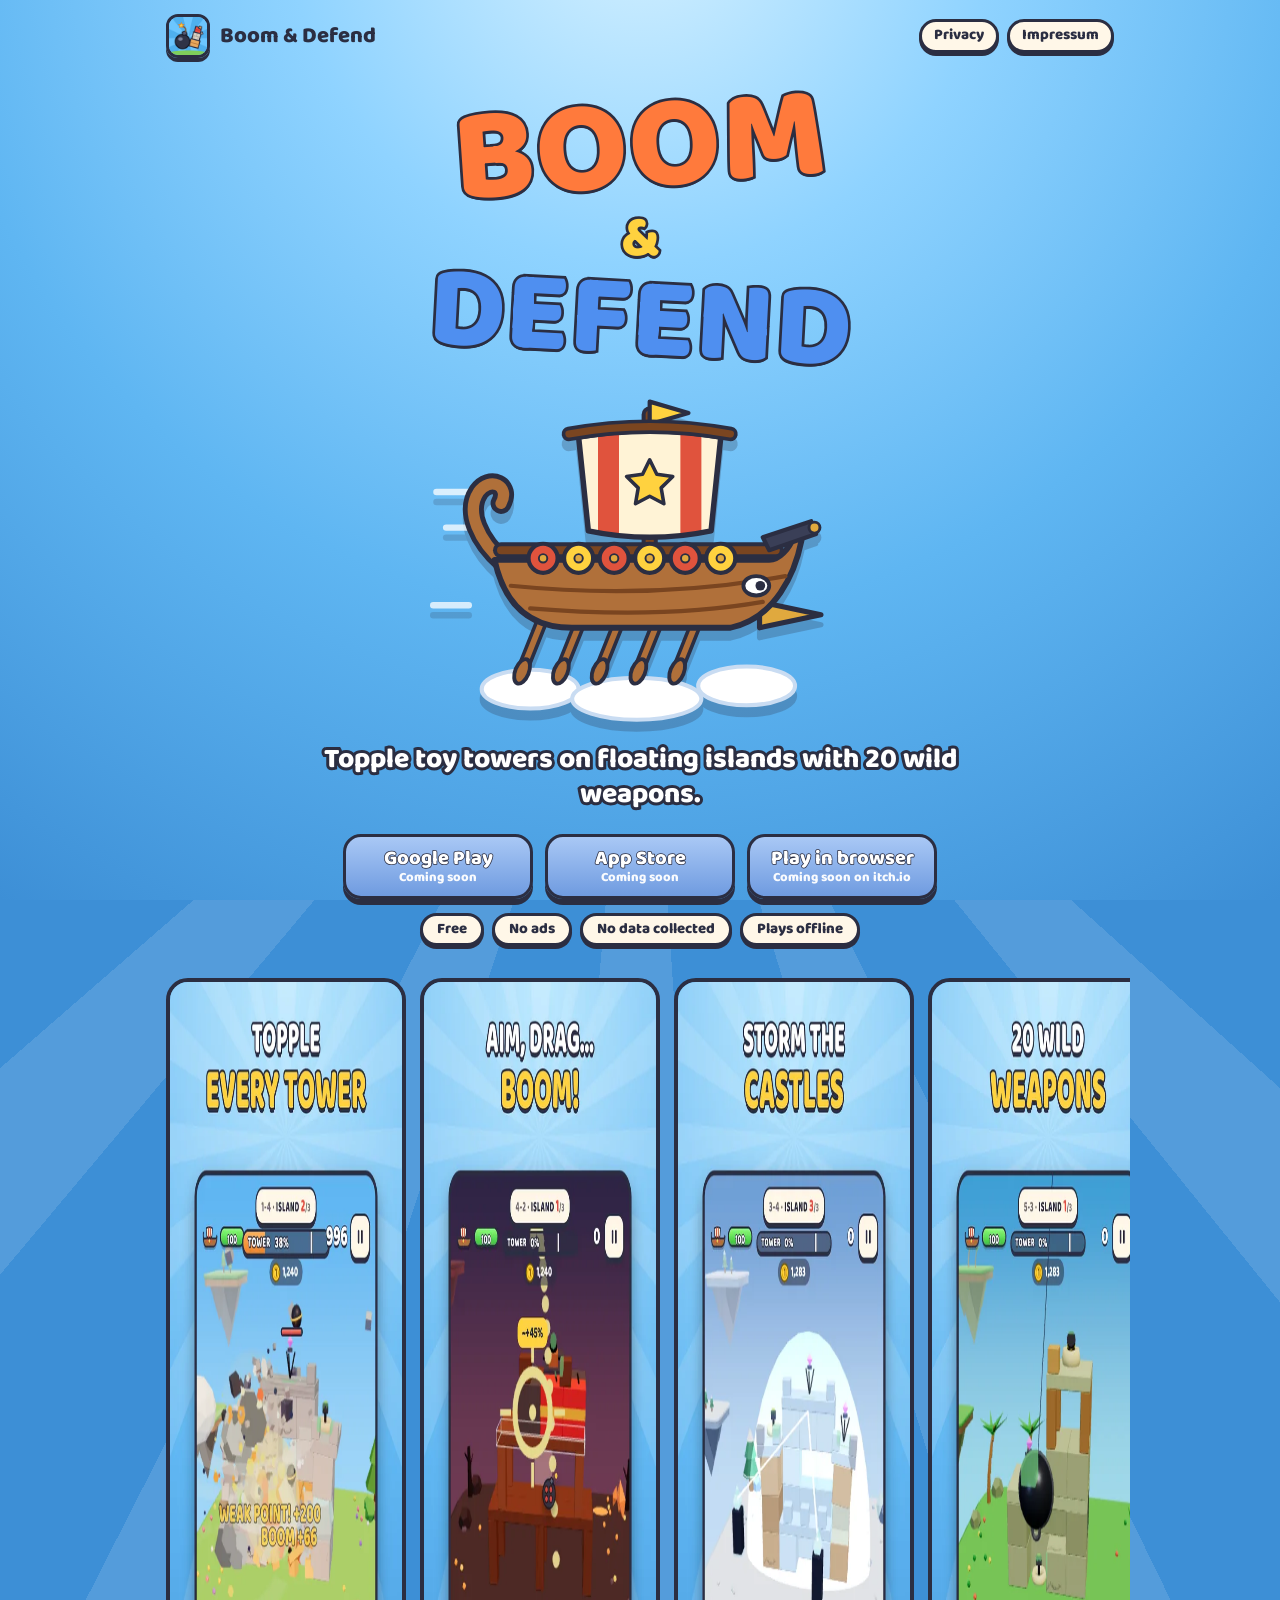
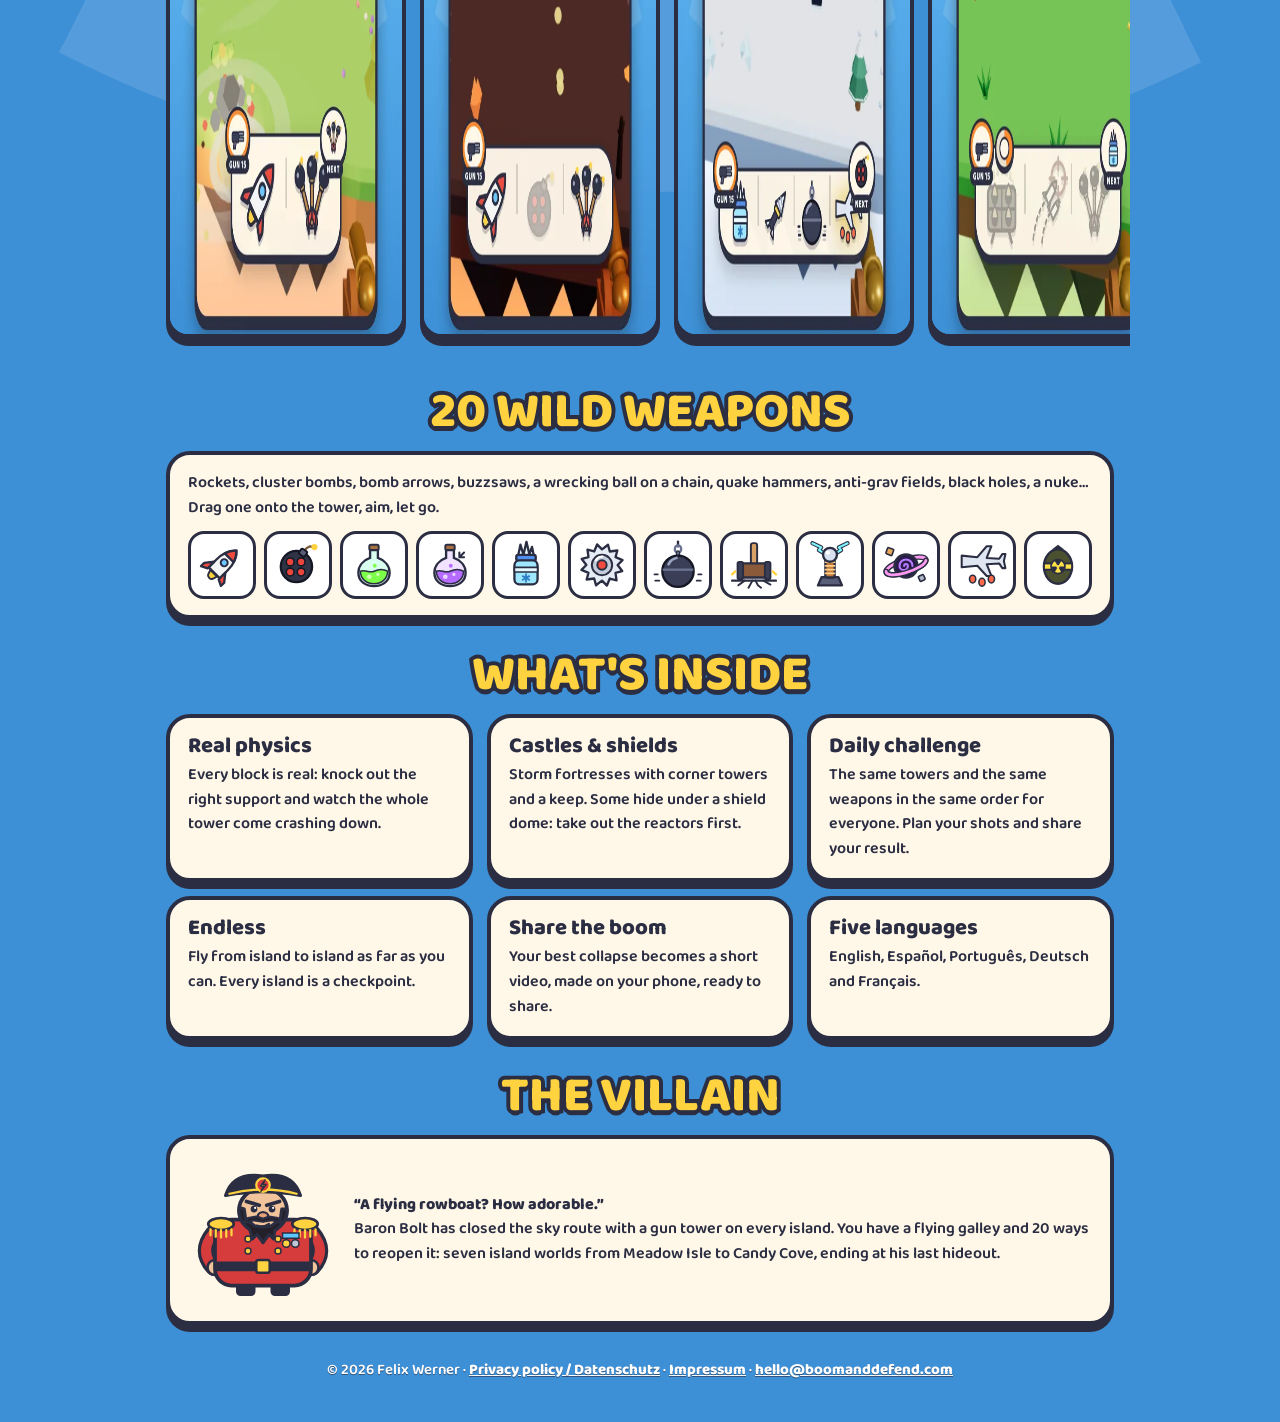
==== commit 0f2b6660: "Contact: hello@boomanddefend.com Co-Authored-By: Claude Opus 5.5 <noreply@anthropic.com> Claude-Sess" ====
--- a/index.html
+++ b/index.html
@@ -10,7 +10,7 @@
 <link rel="apple-touch-icon" href="img/icon-192.png">
 <meta property="og:title" content="Boom & Defend – topple toy towers with 20 wild weapons">
 <meta property="og:description" content="A free physics game: topple toy towers on floating islands with 20 wild weapons. No ads, no data collected, plays offline.">
-<meta property="og:image" content="https://felixsecondary03.github.io/boom-and-defend-site/img/og.jpg">
+<meta property="og:image" content="https://boomanddefend.com/img/og.jpg">
 <meta property="og:type" content="website">
 <style>
 @font-face { font-family: 'Baloo 2'; src: url(fonts/baloo-2-latin-800-normal.woff2) format('woff2'); font-weight: 800; font-display: swap; }
@@ -218,7 +218,7 @@
     <div><p class="quote">“A flying rowboat? How adorable.”</p><p>Baron Bolt has closed the sky route with a gun tower on every island. You have a flying galley and 20 ways to reopen it: seven island worlds from Meadow Isle to Candy Cove, ending at his last hideout.</p></div>
   </div>
 </main>
-<footer class="bottom">© 2026 Felix Werner · <a href="privacy-policy.html">Privacy policy / Datenschutz</a> · <a href="impressum.html">Impressum</a> · <a href="mailto:splittingorbs@gmail.com">splittingorbs@gmail.com</a></footer>
+<footer class="bottom">© 2026 Felix Werner · <a href="privacy-policy.html">Privacy policy / Datenschutz</a> · <a href="impressum.html">Impressum</a> · <a href="mailto:hello@boomanddefend.com">hello@boomanddefend.com</a></footer>
 </div>
 </body>
 </html>
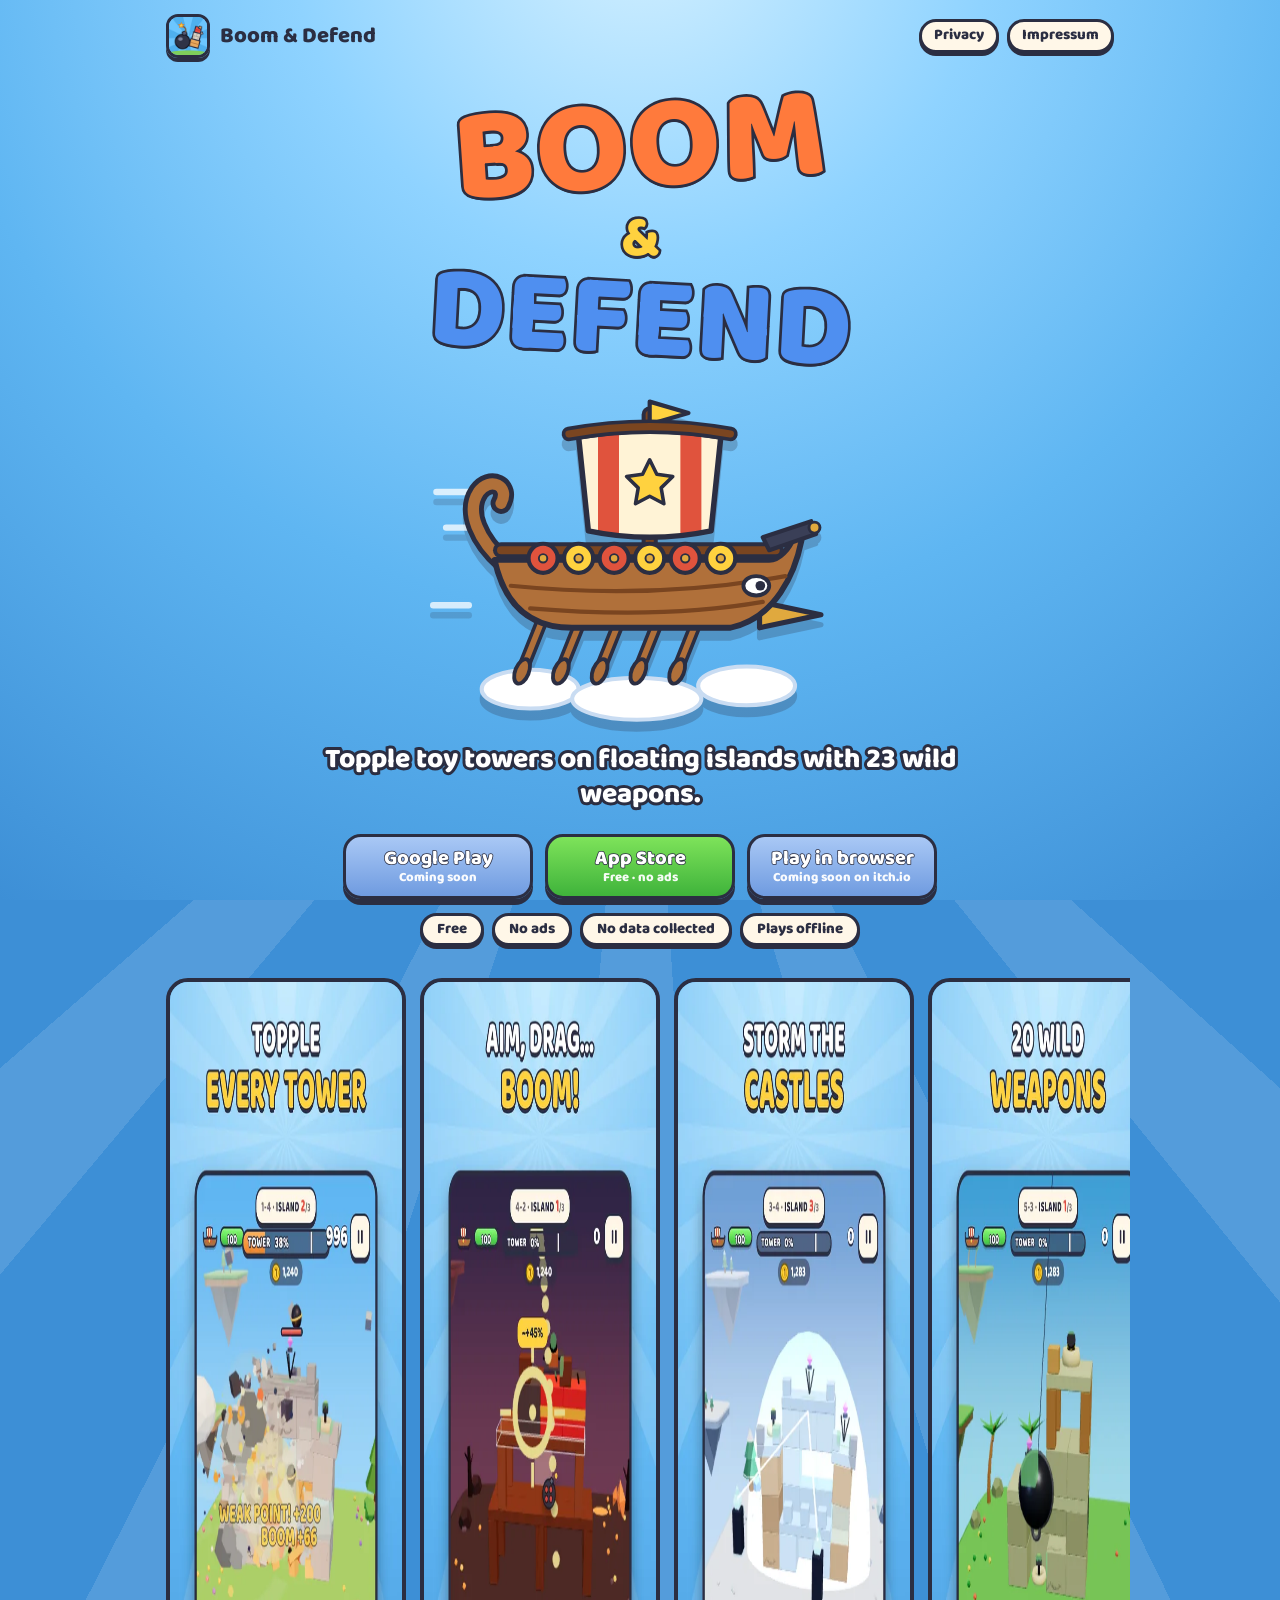
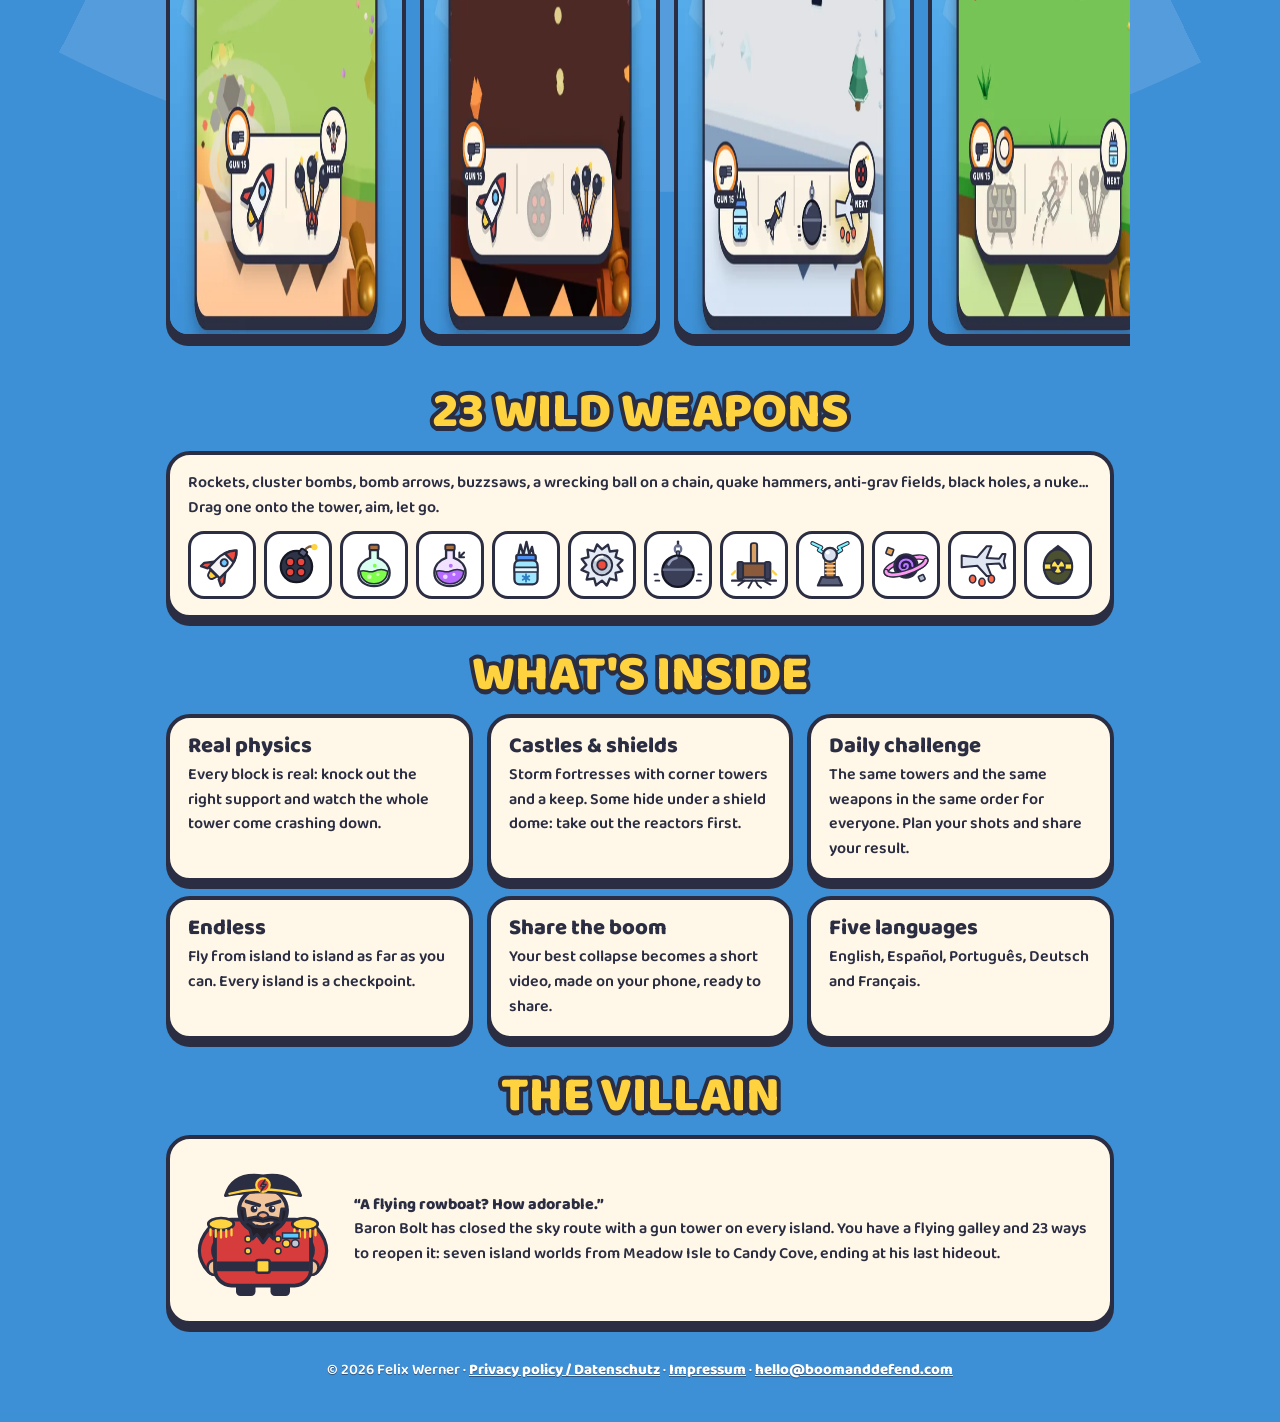
==== commit e70ffb0a: "App Store link (apps.apple.com/app/id6835846940), 23 weapons; privacy policy and Impressum dated 24 " ====
--- a/index.html
+++ b/index.html
@@ -3,13 +3,13 @@
 <head>
 <meta charset="utf-8">
 <meta name="viewport" content="width=device-width, initial-scale=1">
-<title>Boom & Defend – topple toy towers with 20 wild weapons</title>
-<meta name="description" content="A free physics game: topple toy towers on floating islands with 20 wild weapons. No ads, no data collected, plays offline.">
+<title>Boom & Defend – topple toy towers with 23 wild weapons</title>
+<meta name="description" content="A free physics game: topple toy towers on floating islands with 23 wild weapons. No ads, no data collected, plays offline.">
 <meta name="theme-color" content="#5fb6f2">
 <link rel="icon" href="img/favicon.png">
 <link rel="apple-touch-icon" href="img/icon-192.png">
-<meta property="og:title" content="Boom & Defend – topple toy towers with 20 wild weapons">
-<meta property="og:description" content="A free physics game: topple toy towers on floating islands with 20 wild weapons. No ads, no data collected, plays offline.">
+<meta property="og:title" content="Boom & Defend – topple toy towers with 23 wild weapons">
+<meta property="og:description" content="A free physics game: topple toy towers on floating islands with 23 wild weapons. No ads, no data collected, plays offline.">
 <meta property="og:image" content="https://boomanddefend.com/img/og.jpg">
 <meta property="og:type" content="website">
 <style>
@@ -115,16 +115,16 @@
   <ellipse cx="202" cy="128" rx="8" ry="6" fill="#ffffff" stroke="#2b2e42" stroke-width="2.4"/>
   <circle cx="204.5" cy="128" r="3" fill="#2b2e42"/>
 </svg></div>
-  <p class="tagline">Topple toy towers on floating islands with 20 wild weapons.</p>
+  <p class="tagline">Topple toy towers on floating islands with 23 wild weapons.</p>
   <div class="stores">
     <span class="store soon">Google Play<small>Coming soon</small></span>
-    <span class="store soon">App Store<small>Coming soon</small></span>
+    <a class="store" href="https://apps.apple.com/app/id6835846940">App Store<small>Free · no ads</small></a>
     <span class="store soon">Play in browser<small>Coming soon on itch.io</small></span>
   </div>
   <div class="pills"><span class="pill">Free</span><span class="pill">No ads</span><span class="pill">No data collected</span><span class="pill">Plays offline</span></div>
   <div class="shots"><img src="img/shot-1.webp" width="540" height="960" alt="Boom & Defend screenshot 1" loading="lazy"><img src="img/shot-2.webp" width="540" height="960" alt="Boom & Defend screenshot 2" loading="lazy"><img src="img/shot-3.webp" width="540" height="960" alt="Boom & Defend screenshot 3" loading="lazy"><img src="img/shot-4.webp" width="540" height="960" alt="Boom & Defend screenshot 4" loading="lazy"><img src="img/shot-5.webp" width="540" height="960" alt="Boom & Defend screenshot 5" loading="lazy"><img src="img/shot-6.webp" width="540" height="960" alt="Boom & Defend screenshot 6" loading="lazy"></div>
 
-  <h2 class="sticker">20 WILD WEAPONS</h2>
+  <h2 class="sticker">23 WILD WEAPONS</h2>
   <div class="card">
     <p>Rockets, cluster bombs, bomb arrows, buzzsaws, a wrecking ball on a chain, quake hammers, anti-grav fields, black holes, a nuke… Drag one onto the tower, aim, let go.</p>
     <div class="weapons"><span title="rocket"><svg aria-hidden="true" viewBox="0 0 64 64"><g transform="rotate(45 32 32)">
@@ -215,7 +215,7 @@
   <h2 class="sticker">THE VILLAIN</h2>
   <div class="card baron">
     <svg viewBox="0 0 200 200" aria-hidden="true"><svg viewBox="0 0 200 200" aria-hidden="true"><rect x="64" y="166" width="26" height="22" rx="6" fill="#2b2e42"/><rect x="110" y="166" width="26" height="22" rx="6" fill="#2b2e42"/><path d="M34 104 Q14 128 34 150" fill="none" stroke="#2b2e42" stroke-width="22" stroke-linecap="round"/><path d="M34 104 Q14 128 34 150" fill="none" stroke="#d63c3c" stroke-width="13" stroke-linecap="round"/><path d="M166 104 Q186 128 166 150" fill="none" stroke="#2b2e42" stroke-width="22" stroke-linecap="round"/><path d="M166 104 Q186 128 166 150" fill="none" stroke="#d63c3c" stroke-width="13" stroke-linecap="round"/><circle cx="36" cy="150" r="10" fill="#f2c49b" stroke="#2b2e42" stroke-width="3.5" stroke-linejoin="round" stroke-linecap="round"/><circle cx="164" cy="150" r="10" fill="#f2c49b" stroke="#2b2e42" stroke-width="3.5" stroke-linejoin="round" stroke-linecap="round"/><rect x="36" y="86" width="128" height="88" rx="22" fill="#d63c3c" stroke="#2b2e42" stroke-width="5" stroke-linejoin="round" stroke-linecap="round"/><rect x="38" y="142" width="124" height="13" fill="#2b2e42"/><rect x="91" y="140" width="18" height="17" rx="3" fill="#ffd23f" stroke="#2b2e42" stroke-width="3.5" stroke-linejoin="round" stroke-linecap="round"/><circle cx="80" cy="112" r="4" fill="#ffd23f" stroke="#2b2e42" stroke-width="2"/><circle cx="120" cy="112" r="4" fill="#ffd23f" stroke="#2b2e42" stroke-width="2"/><circle cx="80" cy="128" r="4" fill="#ffd23f" stroke="#2b2e42" stroke-width="2"/><circle cx="120" cy="128" r="4" fill="#ffd23f" stroke="#2b2e42" stroke-width="2"/><ellipse cx="44" cy="92" rx="17" ry="8" fill="#ffd23f" stroke="#2b2e42" stroke-width="3.5" stroke-linejoin="round" stroke-linecap="round"/><path d="M30 99 v8 M37 100 v9 M44 100 v10 M51 100 v9 M58 99 v8" stroke="#ffd23f" stroke-width="3" stroke-linecap="round"/><ellipse cx="156" cy="92" rx="17" ry="8" fill="#ffd23f" stroke="#2b2e42" stroke-width="3.5" stroke-linejoin="round" stroke-linecap="round"/><path d="M142 99 v8 M149 100 v9 M156 100 v10 M163 100 v9 M170 99 v8" stroke="#ffd23f" stroke-width="3" stroke-linecap="round"/><rect x="126" y="104" width="22" height="7" fill="#5ec8ff" stroke="#2b2e42" stroke-width="2"/><circle cx="131" cy="118" r="5" fill="#ffd23f" stroke="#2b2e42" stroke-width="2"/><circle cx="143" cy="118" r="5" fill="#c0c6d4" stroke="#2b2e42" stroke-width="2"/><ellipse cx="100" cy="74" rx="32" ry="30" fill="#f2c49b" stroke="#2b2e42" stroke-width="5" stroke-linejoin="round" stroke-linecap="round"/><ellipse cx="100" cy="82" rx="7" ry="6" fill="#e8a07a" stroke="#2b2e42" stroke-width="3"/><circle cx="88" cy="72" r="4.5" fill="#2b2e42"/><circle cx="112" cy="72" r="4.5" fill="#2b2e42"/><circle cx="89.5" cy="70.5" r="1.4" fill="#fff"/><circle cx="113.5" cy="70.5" r="1.4" fill="#fff"/><path d="M78 62 L95 67 M122 62 L105 67" stroke="#2b2e42" stroke-width="5" stroke-linejoin="round" stroke-linecap="round"/><path d="M68.3 69.8 L68.0 74.0 L68.3 78.2 L69.2 82.3 L70.8 86.2 L72.9 89.9 L75.5 93.3 L78.6 96.3 L82.1 98.9 L86.0 112.0 L92.0 106.0 L100.0 117.0 L108.0 106.0 L114.0 112.0 L116.0 100.0 L119.7 97.6 L123.0 94.8 L125.9 91.6 L128.3 88.1 L130.1 84.3 L131.3 80.2 L131.9 76.1 L131.9 71.9 L125.0 72.0 L123.0 86.0 L110.0 95.0 L100.0 96.0 L90.0 95.0 L77.0 86.0 L75.0 72.0 Z" fill="#23202a" stroke="#2b2e42" stroke-width="4" stroke-linejoin="round"/><path d="M100 89 L88 87 L74 91 L80 84 L92 82 L100 85 L108 82 L120 84 L126 91 L112 87 Z" fill="#23202a" stroke="#2b2e42" stroke-width="3" stroke-linejoin="round"/><path d="M92 94 Q100 98 108 92" fill="none" stroke="#2b2e42" stroke-width="3" stroke-linecap="round"/><path d="M50 54 Q60 22 100 28 Q140 22 150 54 Q100 44 50 54 Z" fill="#2b2e42" stroke="#2b2e42" stroke-width="4" stroke-linejoin="round"/><path d="M54 52 Q100 40 146 52" fill="none" stroke="#ffd23f" stroke-width="3"/><circle cx="100" cy="40" r="9" fill="#d63c3c" stroke="#ffd23f" stroke-width="3"/><g transform="translate(100 40) scale(.7)"><path d="M4 -10 L-5 2 L1 2 L-4 12 L6 -1 L0 -1 Z" fill="#ffd23f" stroke="#2b2e42" stroke-width="2.5" stroke-linejoin="round"/></g></svg></svg>
-    <div><p class="quote">“A flying rowboat? How adorable.”</p><p>Baron Bolt has closed the sky route with a gun tower on every island. You have a flying galley and 20 ways to reopen it: seven island worlds from Meadow Isle to Candy Cove, ending at his last hideout.</p></div>
+    <div><p class="quote">“A flying rowboat? How adorable.”</p><p>Baron Bolt has closed the sky route with a gun tower on every island. You have a flying galley and 23 ways to reopen it: seven island worlds from Meadow Isle to Candy Cove, ending at his last hideout.</p></div>
   </div>
 </main>
 <footer class="bottom">© 2026 Felix Werner · <a href="privacy-policy.html">Privacy policy / Datenschutz</a> · <a href="impressum.html">Impressum</a> · <a href="mailto:hello@boomanddefend.com">hello@boomanddefend.com</a></footer>
